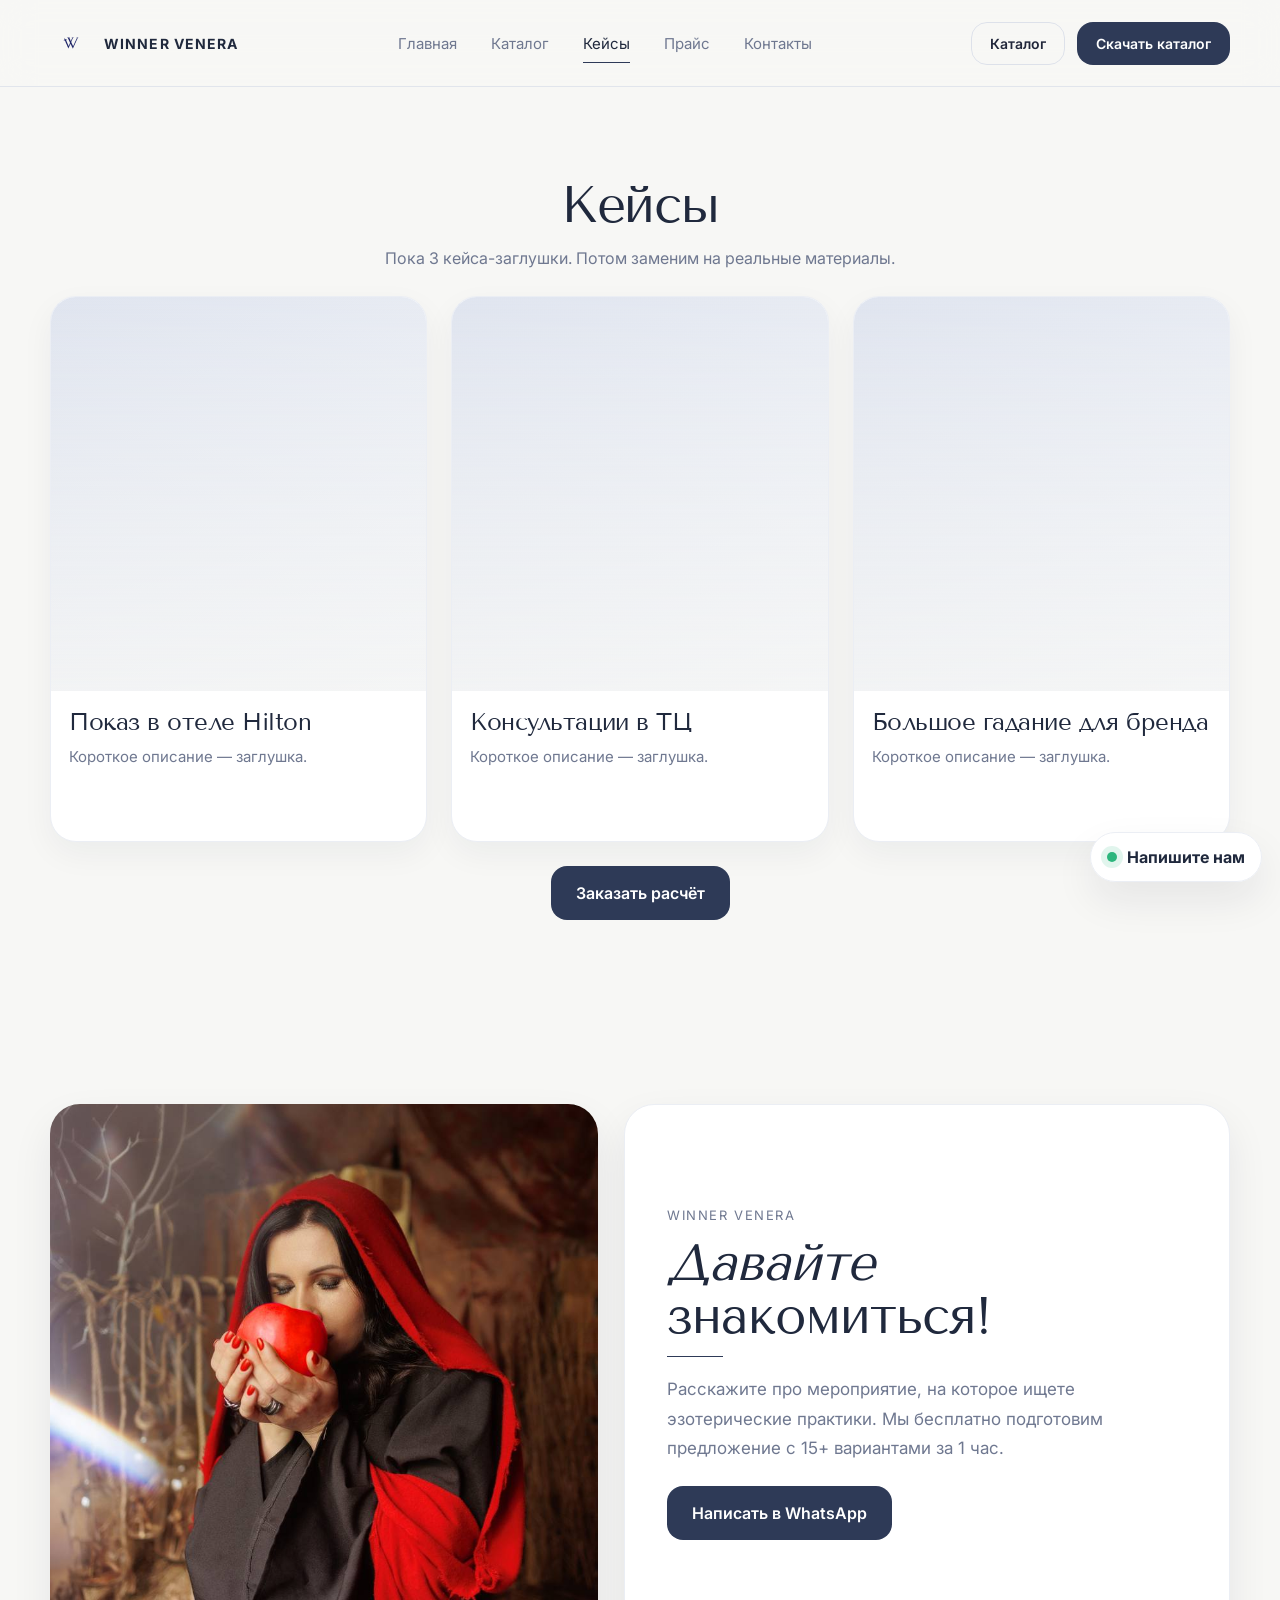
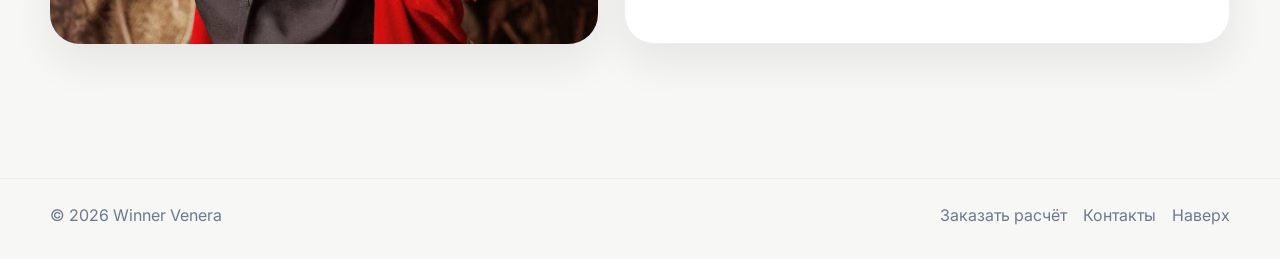
==== cases.html @ 92bb7166 "Первый коммит" ====
<!doctype html>
<html lang="ru">
<head>
  <meta charset="utf-8" />
  <meta name="viewport" content="width=device-width, initial-scale=1" />
  <title>Winner Venera — Кейсы</title>
  <link rel="stylesheet" href="assets/css/styles.css" />
</head>
<body>
<header class="header">
  <div class="container">
    <div class="nav">
      <a class="brand" href="index.html" aria-label="На главную">
        <div class="brand__mark"><img class="brand__logo" src="assets/img/logo.svg" alt="Winner Venera"></div>
        <div class="brand__name">Winner Venera</div>
      </a>

      <nav class="menu" aria-label="Основная навигация">
        <a class="" href="index.html">Главная</a>
<a class="" href="catalog.html">Каталог</a>
<a class="is-active" href="cases.html">Кейсы</a>
<a class="" href="price.html">Прайс</a>
<a class="" href="contacts.html">Контакты</a>
      </nav>

      <div class="nav__cta">
        <a class="btn btn--ghost btn--small" href="catalog.html">Каталог</a>
        <a class="btn btn--navy btn--small" href="price.html">Скачать каталог</a>

        <button class="burger" data-burger aria-label="Меню" aria-expanded="false">
          <span></span><span></span><span></span>
        </button>
      </div>
    </div>

    <div class="mobile-panel" data-mobile>
      <a class="" href="index.html">Главная</a>
<a class="" href="catalog.html">Каталог</a>
<a class="is-active" href="cases.html">Кейсы</a>
<a class="" href="price.html">Прайс</a>
<a class="" href="contacts.html">Контакты</a>
      <div class="mt-12" style="display:flex; gap:10px; flex-wrap:wrap; padding:0 10px;">
        <a class="btn btn--ghost btn--small" href="catalog.html">Каталог</a>
        <a class="btn btn--navy btn--small" href="price.html">Скачать каталог</a>
      </div>
    </div>
  </div>
</header>

<main>

<section class="section" id="top">
  <div class="container">
    <h1 class="section__title">Кейсы</h1>
    <p class="section__subtitle">Пока 3 кейса-заглушки. Потом заменим на реальные материалы.</p>

    <div class="grid mt-24">
      <article class="card">
        <div class="card__media"></div>
        <div class="card__body">
          <h3 class="card__title">Показ в отеле Hilton</h3>
          <p class="card__meta">Короткое описание — заглушка.</p>
        </div>
      </article>

      <article class="card">
        <div class="card__media"></div>
        <div class="card__body">
          <h3 class="card__title">Консультации в ТЦ</h3>
          <p class="card__meta">Короткое описание — заглушка.</p>
        </div>
      </article>

      <article class="card">
        <div class="card__media"></div>
        <div class="card__body">
          <h3 class="card__title">Большое гадание для бренда</h3>
          <p class="card__meta">Короткое описание — заглушка.</p>
        </div>
      </article>
    </div>

    <div class="center mt-24">
      <a class="btn btn--navy" href="price.html">Заказать расчёт</a>
    </div>
  </div>
</section>

<section class="section">
  <div class="container">
    <div class="split">
      <div class="photo" style="background-image:url('assets/img/about-photo.jpg'); background-size:cover; background-position:center;"></div>

      <div class="panel">
        <div class="kicker">Winner Venera</div>
        <h3 class="h2"><em>Давайте</em> знакомиться!</h3>
        <div class="hr"></div>
        <p class="lead">
          Расскажите про мероприятие, на которое ищете эзотерические практики.
          Мы бесплатно подготовим предложение с 15+ вариантами за 1 час.
        </p>

        <div class="panel__actions">
          <a class="btn btn--navy" href="contacts.html">Написать в WhatsApp</a>
        </div>
      </div>
    </div>
  </div>
</section>

</main>

<footer class="footer">
  <div class="container">
    <div class="footer__inner">
      <div>© <span id="y"></span> Winner Venera</div>
      <div style="display:flex; gap:16px; flex-wrap:wrap;">
        <a href="price.html">Заказать расчёт</a>
        <a href="contacts.html">Контакты</a>
        <a href="#top" onclick="window.scrollTo({top:0,behavior:'smooth'}); return false;">Наверх</a>
      </div>
    </div>
  </div>
</footer>

<script src="assets/js/main.js"></script>
<script>document.getElementById('y').textContent = new Date().getFullYear()</script>
</body>
</html>
---- assets/css/styles.css ----
@import url('https://fonts.googleapis.com/css2?family=Inter:wght@400;500;600;700;800&family=Tenor+Sans&display=swap');

:root{
  --bg:#f7f7f5;
  --surface:#ffffff;
  --surface-2:#f1f2f6;
  --ink:#20263a;
  --muted:#6f7890;
  --navy:#2e3a57;
  --navy-deep:#20293d;
  --line:#dde1ea;
  --soft-line:#ebeef4;
  --shadow:0 18px 40px rgba(23,30,50,.08);
  --radius-xl:32px;
  --radius-lg:24px;
  --radius-md:18px;
  --container:1180px;
}

*{box-sizing:border-box}
html,body{height:100%}
html{scroll-behavior:smooth}
body{
  margin:0;
  background:var(--bg);
  color:var(--ink);
  font-family:'Inter',system-ui,-apple-system,Segoe UI,Roboto,Arial,sans-serif;
  -webkit-font-smoothing:antialiased;
  text-rendering:optimizeLegibility;
}
a{color:inherit;text-decoration:none}
img{max-width:100%;display:block}
button,input{font:inherit}

.container{
  width:min(var(--container), calc(100% - 32px));
  margin:0 auto;
}

/* Typography */
h1,h2,h3,.section__title,.h2,.form__title,.hero__title,.logo-wall__title{
  font-family:'Tenor Sans', Arial, sans-serif;
  font-weight:400;
  letter-spacing:-.02em;
}
.section__title{
  margin:0;
  text-align:center;
  color:var(--navy-deep);
  font-size:clamp(34px, 4vw, 62px);
  line-height:1.02;
}
.section__subtitle{
  margin:14px auto 0;
  max-width:780px;
  text-align:center;
  color:var(--muted);
  font-size:16px;
  line-height:1.65;
}

/* Header */
.header{
  position:sticky;
  top:0;
  z-index:60;
  background:rgba(247,247,245,.88);
  backdrop-filter:blur(16px);
  border-bottom:1px solid rgba(221,225,234,.8);
}
.nav{
  min-height:86px;
  display:grid;
  grid-template-columns:auto 1fr auto;
  align-items:center;
  gap:18px;
}
.brand{
  display:flex;
  align-items:center;
  gap:12px;
  min-width:120px;
}
.brand__mark{
  width:auto;
  height:auto;
  border:0;
  background:transparent;
  padding:0;
  display:block;
}
.brand__logo{
  width:42px;
  height:42px;
  object-fit:contain;
}
.brand__name{
  font-size:14px;
  font-weight:700;
  letter-spacing:.08em;
  text-transform:uppercase;
  color:var(--navy-deep);
}

.menu{
  display:flex;
  justify-content:center;
  gap:34px;
  font-size:15px;
  color:var(--muted);
}
.menu a{
  position:relative;
  padding:10px 0;
  transition:.2s ease;
}
.menu a::after{
  content:"";
  position:absolute;
  left:0;
  bottom:0;
  width:100%;
  height:1px;
  background:var(--navy);
  transform:scaleX(0);
  transform-origin:left;
  transition:.22s ease;
}
.menu a:hover,
.menu a.is-active{color:var(--navy-deep)}
.menu a:hover::after,
.menu a.is-active::after{transform:scaleX(1)}

.nav__cta{
  display:flex;
  align-items:center;
  gap:12px;
}
.btn{
  display:inline-flex;
  align-items:center;
  justify-content:center;
  gap:10px;
  padding:16px 24px;
  border-radius:16px;
  border:1px solid var(--line);
  background:var(--surface);
  color:var(--ink);
  font-weight:600;
  cursor:pointer;
  transition:transform .18s ease, box-shadow .18s ease, border-color .18s ease, background .18s ease;
}
.btn:hover{
  transform:translateY(-1px);
  box-shadow:0 14px 28px rgba(23,30,50,.10);
}
.btn--navy{
  background:var(--navy);
  color:#fff;
  border-color:transparent;
}
.btn--ghost{
  background:transparent;
}
.btn--small{
  padding:12px 18px;
  font-size:14px;
}
.btn--block{width:100%}

.burger{
  display:none;
  width:44px;height:44px;
  border-radius:14px;
  border:1px solid var(--line);
  background:var(--surface);
}
.burger span{
  width:18px;height:2px;border-radius:2px;background:var(--navy);
  display:block;margin:5px auto;
}
.mobile-panel{
  display:none;
  padding:12px 0 16px;
  border-top:1px solid var(--soft-line);
}
.mobile-panel a{
  display:block;
  padding:12px 8px;
  color:var(--muted);
}
.mobile-panel a.is-active{color:var(--navy-deep)}

/* Generic sections */
.section{padding:92px 0}
.section--tight{padding:34px 0}
.center{display:flex;justify-content:center}
.mt-12{margin-top:12px}
.mt-24{margin-top:24px}
.hidden{display:none !important}

/* Hero closer to reference */
.hero{
  padding:26px 0 18px;
}
.hero-shell{
  position:relative;
  overflow:hidden;
  border-radius:36px;
  min-height:640px;
  background:
    linear-gradient(135deg, rgba(46,58,87,.06), rgba(46,58,87,.02)),
    linear-gradient(180deg, #f7f7f5, #f3f4f7);
}
.hero-shell::before{
  content:"";
  position:absolute;
  inset:0;
  background-image:url('assets/img/hero-bg.jpg');
  background-repeat:no-repeat;
  background-position:center 55%;
  background-size:min(640px, 62vw);
  opacity:.18;
  pointer-events:none;
}
.hero-grid{
  position:relative;
  z-index:1;
  min-height:640px;
  display:grid;
  grid-template-columns:1.05fr .95fr;
  align-items:center;
  gap:28px;
  padding:42px 54px;
}
.hero-copy{
  max-width:620px;
}
.hero-kicker{
  display:inline-flex;
  align-items:center;
  padding:12px 18px;
  border:1px solid var(--line);
  border-radius:999px;
  background:rgba(255,255,255,.72);
  color:var(--muted);
  font-size:13px;
  letter-spacing:.10em;
  text-transform:uppercase;
}
.hero__title{
  margin:24px 0 18px;
  font-size:clamp(42px, 5vw, 82px);
  line-height:.97;
  color:var(--navy-deep);
}
.hero__title span{
  color:var(--navy);
}
.hero__text{
  margin:0;
  max-width:560px;
  color:var(--muted);
  font-size:18px;
  line-height:1.7;
}
.hero-actions{
  display:flex;
  gap:14px;
  flex-wrap:wrap;
  margin-top:28px;
}
.hero-note{
  margin-top:18px;
  color:var(--muted);
  font-size:14px;
}
.hero-panel{
  align-self:stretch;
  display:flex;
  align-items:center;
  justify-content:center;
}
.hero-card{
  width:min(100%, 500px);
  background:rgba(255,255,255,.74);
  border:1px solid rgba(255,255,255,.8);
  backdrop-filter:blur(10px);
  border-radius:28px;
  box-shadow:var(--shadow);
  padding:28px;
}
.hero-card__art{
  border-radius:22px;
  aspect-ratio:4 / 4.8;
  background:
    linear-gradient(180deg, rgba(247,247,245,.2), rgba(247,247,245,.72)),
    url('assets/img/about-photo.jpg') center/cover no-repeat;
}
.hero-card__content{
  padding-top:22px;
}
.hero-card__label{
  color:var(--muted);
  font-size:12px;
  letter-spacing:.10em;
  text-transform:uppercase;
}
.hero-card__title{
  margin:12px 0 10px;
  font-family:'Tenor Sans', Arial, sans-serif;
  font-size:30px;
  line-height:1.08;
  color:var(--navy-deep);
}
.hero-card__text{
  margin:0;
  color:var(--muted);
  line-height:1.65;
}
.hero-card__actions{
  display:flex;
  gap:12px;
  flex-wrap:wrap;
  margin-top:18px;
}

/* Quick links */
.quick-links{
  display:flex;
  gap:26px;
  justify-content:center;
  flex-wrap:wrap;
}
.quick-links a{
  color:var(--muted);
  font-weight:600;
  position:relative;
  padding-bottom:8px;
}
.quick-links a::after{
  content:"";
  position:absolute;
  left:0;bottom:0;
  width:100%;height:1px;
  background:var(--line);
}
.quick-links a:hover{color:var(--navy)}

/* Cards */
.grid{
  display:grid;
  grid-template-columns:repeat(12, minmax(0,1fr));
  gap:24px;
  align-items:stretch;
}
.card{
  grid-column:span 4;
  display:flex;
  flex-direction:column;
  min-height:100%;
  background:var(--surface);
  border:1px solid var(--soft-line);
  border-radius:26px;
  overflow:hidden;
  box-shadow:0 12px 32px rgba(23,30,50,.05);
  transition:transform .18s ease, box-shadow .18s ease;
}
.card:hover{
  transform:translateY(-4px);
  box-shadow:0 20px 36px rgba(23,30,50,.08);
}
.card__media{
  aspect-ratio: 4 / 4.2;
  background:
    linear-gradient(180deg, rgba(247,247,245,.16), rgba(247,247,245,.72)),
    linear-gradient(135deg, #dbe1ee, #eef1f7);
}
.card__body{
  display:flex;
  flex-direction:column;
  gap:10px;
  padding:18px 18px 22px;
  min-height:150px;
}
.card__title{
  margin:0;
  font-size:24px;
  line-height:1.08;
  color:var(--navy-deep);
}
.card__meta{
  margin:0;
  color:var(--muted);
  line-height:1.6;
  font-size:15px;
}
.card--link{
  justify-content:center;
  text-align:left;
}
.card--link .card__media{
  display:grid;
  place-items:center;
}

/* companies */
.logo-wall{
  margin-top:28px;
  display:grid;
  grid-template-columns:repeat(4, minmax(0,1fr));
  gap:14px 30px;
}
.logo-item{
  padding:0 0 14px;
  border-bottom:1px solid var(--line);
  color:var(--navy);
  font-size:20px;
  font-weight:700;
  letter-spacing:-.02em;
}
.logo-wall__title{
  margin:0;
  text-align:center;
  color:var(--navy-deep);
  font-size:clamp(34px, 4vw, 58px);
  line-height:1.02;
}

/* Split/about */
.split{
  display:grid;
  grid-template-columns:.95fr 1.05fr;
  gap:26px;
  align-items:stretch;
}
.photo{
  min-height:540px;
  border-radius:30px;
  background:center/cover no-repeat;
  box-shadow:var(--shadow);
}
.panel{
  background:var(--surface);
  border:1px solid var(--soft-line);
  border-radius:30px;
  box-shadow:var(--shadow);
  padding:42px;
  display:flex;
  flex-direction:column;
  justify-content:center;
}
.kicker{
  color:var(--muted);
  font-size:13px;
  letter-spacing:.12em;
  text-transform:uppercase;
}
.h2{
  margin:14px 0 14px;
  font-size:clamp(32px, 4vw, 56px);
  line-height:1.02;
  color:var(--navy-deep);
}
.hr{
  width:56px;height:1px;background:var(--navy);margin:0 0 18px;
}
.lead{
  margin:0;
  color:var(--muted);
  line-height:1.75;
  font-size:17px;
}
.panel__actions{margin-top:22px}

/* Form */
.form{
  position:relative;
  overflow:hidden;
  background:var(--surface);
  border:1px solid var(--soft-line);
  border-radius:32px;
  box-shadow:var(--shadow);
}
.form__bg{
  position:absolute;
  inset:0;
  background:url('assets/img/form-bg.jpg') center/520px no-repeat;
  opacity:.12;
  pointer-events:none;
}
.form__inner{
  position:relative;
  padding:64px 46px 46px;
  text-align:center;
}
.form__title{
  margin:0;
  color:var(--navy-deep);
  font-size:clamp(34px, 4vw, 58px);
  line-height:1.04;
}
.form__sub{
  margin:14px auto 0;
  max-width:720px;
  color:var(--muted);
  line-height:1.6;
  font-size:16px;
}
.form__row{
  margin-top:28px;
  display:grid;
  grid-template-columns:1fr 1fr 240px;
  gap:14px;
}
.input{
  height:58px;
  border-radius:16px;
  border:1px solid var(--line);
  background:rgba(255,255,255,.92);
  padding:0 18px;
  color:var(--ink);
  outline:none;
}
.input:focus{
  border-color:rgba(46,58,87,.5);
  box-shadow:0 0 0 4px rgba(46,58,87,.08);
}
.notice{
  margin-top:14px;
  color:var(--muted);
  font-size:12px;
}

/* Footer */
.footer{
  margin-top:42px;
  border-top:1px solid var(--soft-line);
  padding:26px 0 34px;
  color:var(--muted);
}
.footer__inner{
  display:flex;
  justify-content:space-between;
  gap:20px;
  align-items:center;
  flex-wrap:wrap;
}
.footer a{color:var(--muted)}
.footer a:hover{color:var(--navy)}

/* Scroll reveal */
.reveal{
  opacity:0;
  transform:translateY(18px);
  transition:opacity .55s ease, transform .55s ease;
}
.reveal.is-visible{
  opacity:1;
  transform:none;
}
@media (prefers-reduced-motion: reduce){
  .reveal,.reveal.is-visible{opacity:1;transform:none;transition:none;}
}

/* Floating contact bubble */
.chat-widget{
  position:fixed;
  right:18px;
  bottom:18px;
  z-index:70;
  display:grid;
  gap:10px;
}
.chat-bubble{
  border-radius:999px;
  background:rgba(255,255,255,.96);
  border:1px solid var(--soft-line);
  box-shadow:var(--shadow);
  padding:14px 16px;
  display:flex;
  align-items:center;
  gap:10px;
  cursor:pointer;
  opacity:0;
  transform:translateY(10px);
  pointer-events:none;
  transition:.2s ease;
}
.chat-bubble.is-show{
  opacity:1;
  transform:none;
  pointer-events:auto;
}
.chat-bubble__dot{
  width:10px;height:10px;border-radius:50%;
  background:#2cb67d;
  box-shadow:0 0 0 6px rgba(44,182,125,.14);
}
.chat-bubble__text{
  color:var(--navy-deep);
  font-weight:700;
}
.chat-panel{
  width:min(320px, calc(100vw - 36px));
  display:none;
  background:#fff;
  border:1px solid var(--soft-line);
  border-radius:22px;
  box-shadow:var(--shadow);
  overflow:hidden;
}
.chat-panel.is-open{display:block}
.chat-panel__head{
  display:flex;
  align-items:center;
  justify-content:space-between;
  padding:14px 14px 12px;
  border-bottom:1px solid var(--soft-line);
}
.chat-panel__title{
  font-weight:800;
  color:var(--navy-deep);
}
.chat-panel__close{
  width:34px;height:34px;border-radius:12px;
  border:1px solid var(--line);
  background:#fff;
  cursor:pointer;
}
.chat-panel__body{
  padding:12px 14px 14px;
  display:grid;
  gap:10px;
}
.chat-link{
  display:flex;
  align-items:center;
  justify-content:space-between;
  padding:12px 12px;
  border:1px solid var(--soft-line);
  border-radius:14px;
  background:#fff;
  font-weight:700;
}
.chat-hint{
  color:var(--muted);
  font-size:12px;
  line-height:1.45;
}

/* Responsive */
@media (max-width: 1080px){
  .hero-grid{grid-template-columns:1fr; padding:34px 28px 32px;}
  .hero-shell{min-height:auto}
  .hero-card{max-width:100%}
  .split{grid-template-columns:1fr}
  .logo-wall{grid-template-columns:repeat(3, minmax(0,1fr))}
  .form__row{grid-template-columns:1fr 1fr}
  .form__row .btn{grid-column:1 / -1}
}
@media (max-width: 860px){
  .nav{grid-template-columns:auto auto; min-height:76px;}
  .menu{display:none}
  .nav__cta .btn--ghost{display:none}
  .burger{display:block}
  .mobile-panel{display:block}
  .brand__name{display:none}
  .hero__title{font-size:46px}
  .section{padding:72px 0}
  .card{grid-column:span 6}
  .logo-wall{grid-template-columns:repeat(2, minmax(0,1fr))}
}
@media (max-width: 620px){
  .container{width:min(var(--container), calc(100% - 20px))}
  .nav{gap:10px}
  .nav__cta{gap:8px}
  .nav__cta .btn--navy{display:none}
  .hero{padding-top:14px}
  .hero-shell{border-radius:26px}
  .hero-grid{padding:22px 18px 20px; gap:18px}
  .hero-kicker{font-size:11px; padding:10px 14px}
  .hero__title{margin:16px 0 14px; font-size:36px}
  .hero__text{font-size:16px}
  .hero-actions{flex-direction:column}
  .hero-actions .btn{width:100%}
  .hero-card{padding:16px; border-radius:22px}
  .hero-card__title{font-size:24px}
  .section{padding:58px 0}
  .section__title,.logo-wall__title,.form__title,.h2{font-size:34px}
  .quick-links{gap:14px 22px}
  .grid{gap:16px}
  .card{grid-column:span 12; border-radius:22px}
  .card__body{min-height:unset}
  .logo-wall{grid-template-columns:1fr}
  .logo-item{font-size:18px}
  .panel{padding:26px 20px; border-radius:24px}
  .photo{min-height:360px; border-radius:24px}
  .form{border-radius:24px}
  .form__inner{padding:34px 18px 22px}
  .form__row{grid-template-columns:1fr}
  .switch{grid-template-columns:1fr}
  .chat-widget{right:12px; bottom:12px}
}
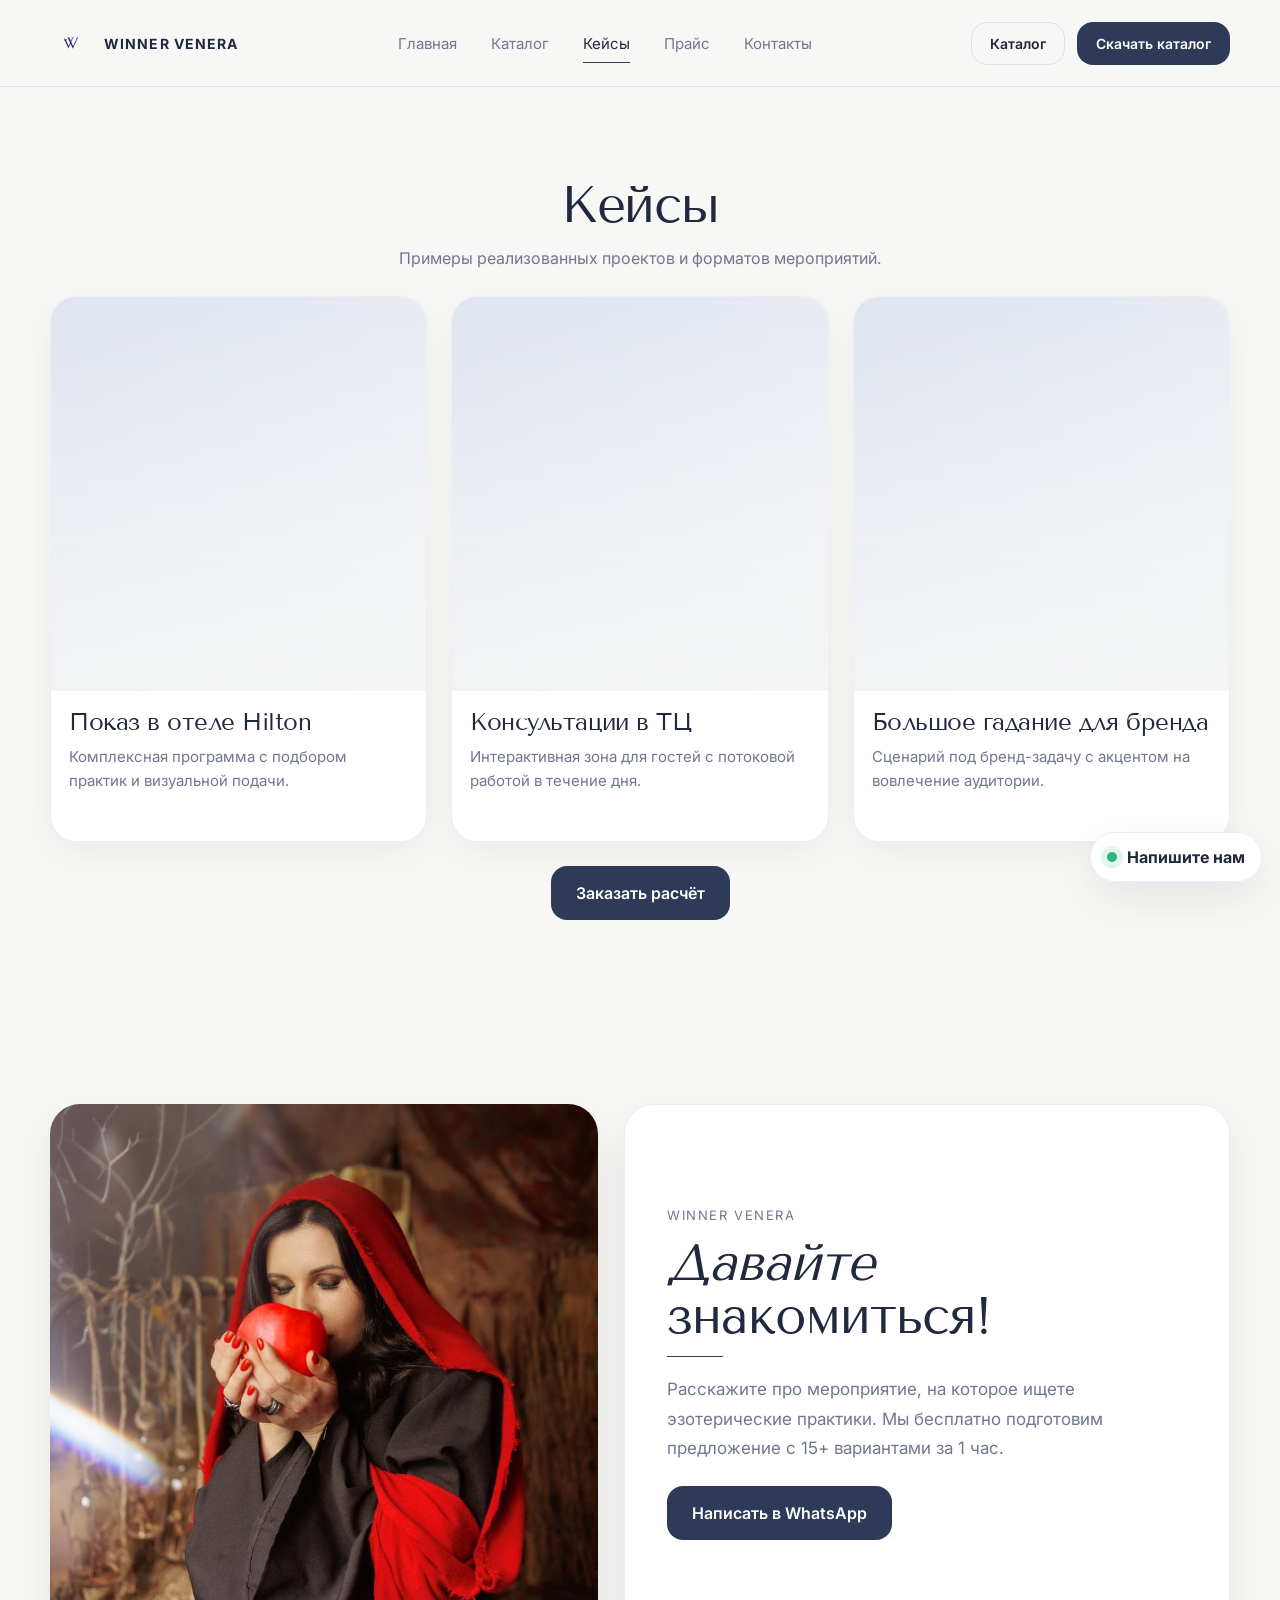
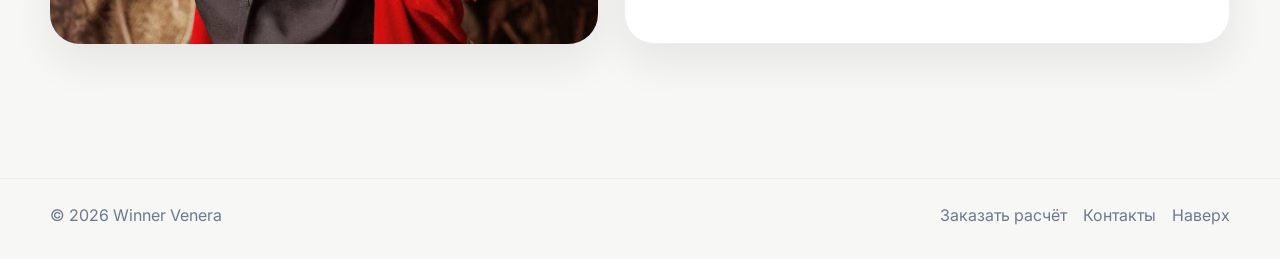
==== commit 2a9fa65d: "обновил проект" ====
--- a/cases.html
+++ b/cases.html
@@ -52,14 +52,14 @@
 <section class="section" id="top">
   <div class="container">
     <h1 class="section__title">Кейсы</h1>
-    <p class="section__subtitle">Пока 3 кейса-заглушки. Потом заменим на реальные материалы.</p>
+    <p class="section__subtitle">Примеры реализованных проектов и форматов мероприятий.</p>
 
     <div class="grid mt-24">
       <article class="card">
         <div class="card__media"></div>
         <div class="card__body">
           <h3 class="card__title">Показ в отеле Hilton</h3>
-          <p class="card__meta">Короткое описание — заглушка.</p>
+          <p class="card__meta">Комплексная программа с подбором практик и визуальной подачи.</p>
         </div>
       </article>
 
@@ -67,7 +67,7 @@
         <div class="card__media"></div>
         <div class="card__body">
           <h3 class="card__title">Консультации в ТЦ</h3>
-          <p class="card__meta">Короткое описание — заглушка.</p>
+          <p class="card__meta">Интерактивная зона для гостей с потоковой работой в течение дня.</p>
         </div>
       </article>
 
@@ -75,7 +75,7 @@
         <div class="card__media"></div>
         <div class="card__body">
           <h3 class="card__title">Большое гадание для бренда</h3>
-          <p class="card__meta">Короткое описание — заглушка.</p>
+          <p class="card__meta">Сценарий под бренд-задачу с акцентом на вовлечение аудитории.</p>
         </div>
       </article>
     </div>
--- a/assets/css/styles.css
+++ b/assets/css/styles.css
@@ -216,7 +216,7 @@
   content:"";
   position:absolute;
   inset:0;
-  background-image:url('assets/img/hero-bg.jpg');
+  background-image:url('../img/hero-bg.jpg');
   background-repeat:no-repeat;
   background-position:center 55%;
   background-size:min(640px, 62vw);
@@ -295,7 +295,7 @@
   aspect-ratio:4 / 4.8;
   background:
     linear-gradient(180deg, rgba(247,247,245,.2), rgba(247,247,245,.72)),
-    url('assets/img/about-photo.jpg') center/cover no-repeat;
+    url('../img/hero-project-photo.jpg') center/cover no-repeat;
 }
 .hero-card__content{
   padding-top:22px;
@@ -346,6 +346,43 @@
   background:var(--line);
 }
 .quick-links a:hover{color:var(--navy)}
+
+/* Catalog tabs */
+.switch{
+  display:grid;
+  grid-template-columns:repeat(4, minmax(0,1fr));
+  gap:10px;
+  padding:8px;
+  border-radius:20px;
+  background:rgba(255,255,255,.72);
+  border:1px solid var(--soft-line);
+}
+.switch button{
+  min-height:48px;
+  width:100%;
+  display:flex;
+  align-items:center;
+  justify-content:center;
+  text-align:center;
+  border:1px solid var(--line);
+  border-radius:14px;
+  background:#fff;
+  color:var(--muted);
+  font-weight:700;
+  line-height:1.2;
+  cursor:pointer;
+  transition:.18s ease;
+}
+.switch button:hover{
+  color:var(--navy-deep);
+  border-color:rgba(46,58,87,.28);
+}
+.switch button.is-active{
+  background:var(--navy);
+  border-color:var(--navy);
+  color:#fff;
+  box-shadow:0 10px 22px rgba(46,58,87,.24);
+}
 
 /* Cards */
 .grid{
@@ -403,13 +440,108 @@
   display:grid;
   place-items:center;
 }
+.catalog-card{
+  cursor:pointer;
+}
+.catalog-card:focus-visible{
+  outline:3px solid rgba(46,58,87,.22);
+  outline-offset:2px;
+}
+.catalog-card__media{
+  overflow:hidden;
+}
+.catalog-card__media img{
+  width:100%;
+  height:100%;
+  object-fit:cover;
+  transition:transform .24s ease;
+}
+.catalog-card:hover .catalog-card__media img{
+  transform:scale(1.04);
+}
+
+/* Catalog modal */
+body.is-modal-open{
+  overflow:hidden;
+}
+.catalog-modal{
+  position:fixed;
+  inset:0;
+  z-index:120;
+  display:grid;
+  place-items:center;
+  padding:24px;
+}
+.catalog-modal[hidden]{
+  display:none;
+}
+.catalog-modal__backdrop{
+  position:absolute;
+  inset:0;
+  background:rgba(19,25,40,.58);
+}
+.catalog-modal__dialog{
+  position:relative;
+  z-index:1;
+  width:min(880px, 100%);
+  max-height:min(88vh, 900px);
+  overflow:auto;
+  background:#fff;
+  border:1px solid var(--soft-line);
+  border-radius:24px;
+  box-shadow:0 26px 60px rgba(10,17,31,.3);
+  display:grid;
+  grid-template-columns:minmax(0, .95fr) minmax(0, 1.05fr);
+}
+.catalog-modal__close{
+  position:absolute;
+  top:12px;
+  right:12px;
+  width:40px;
+  height:40px;
+  border-radius:12px;
+  border:1px solid var(--line);
+  background:#fff;
+  color:var(--ink);
+  font-size:20px;
+  cursor:pointer;
+}
+.catalog-modal__media{
+  min-height:320px;
+}
+.catalog-modal__media img{
+  width:100%;
+  height:100%;
+  object-fit:cover;
+}
+.catalog-modal__content{
+  padding:30px 28px 28px;
+}
+.catalog-modal__title{
+  margin:0;
+  font-size:34px;
+  line-height:1.05;
+  color:var(--navy-deep);
+}
+.catalog-modal__text{
+  margin:16px 0 0;
+  color:var(--muted);
+  line-height:1.75;
+  font-size:16px;
+}
+.catalog-modal__actions{
+  margin-top:24px;
+  display:flex;
+  flex-wrap:wrap;
+  gap:10px;
+}
 
 /* companies */
 .logo-wall{
   margin-top:28px;
   display:grid;
-  grid-template-columns:repeat(4, minmax(0,1fr));
-  gap:14px 30px;
+  grid-template-columns:repeat(3, minmax(0,1fr));
+  gap:8px 6px;
 }
 .logo-item{
   padding:0 0 14px;
@@ -418,6 +550,28 @@
   font-size:20px;
   font-weight:700;
   letter-spacing:-.02em;
+}
+.logo-item--media{
+  min-height:140px;
+  display:flex;
+  align-items:center;
+  justify-content:center;
+  text-align:center;
+}
+.logo-item--media img{
+  max-width:440px;
+  max-height:120px;
+  width:auto;
+  height:auto;
+  object-fit:contain;
+}
+.logo-item--more{
+  grid-column:1 / -1;
+  color:var(--muted);
+  font-size:16px;
+  font-weight:500;
+  line-height:1.6;
+  text-align:center;
 }
 .logo-wall__title{
   margin:0;
@@ -485,7 +639,7 @@
 .form__bg{
   position:absolute;
   inset:0;
-  background:url('assets/img/form-bg.jpg') center/520px no-repeat;
+  background:url('../img/form-bg.jpg') center/520px no-repeat;
   opacity:.12;
   pointer-events:none;
 }
@@ -650,55 +804,104 @@
 }
 
 /* Responsive */
+@media (max-width: 1200px){
+  .container{width:min(var(--container), calc(100% - 40px))}
+}
 @media (max-width: 1080px){
-  .hero-grid{grid-template-columns:1fr; padding:34px 28px 32px;}
+  .section{padding:78px 0}
+  .hero-grid{grid-template-columns:1fr; padding:34px 30px 34px; gap:24px}
   .hero-shell{min-height:auto}
-  .hero-card{max-width:100%}
+  .hero-copy{max-width:100%}
+  .hero__title{font-size:clamp(46px, 7vw, 70px)}
+  .hero-card{max-width:680px; margin:0 auto}
   .split{grid-template-columns:1fr}
-  .logo-wall{grid-template-columns:repeat(3, minmax(0,1fr))}
+  .logo-wall{grid-template-columns:repeat(3, minmax(0,1fr)); gap:10px}
   .form__row{grid-template-columns:1fr 1fr}
   .form__row .btn{grid-column:1 / -1}
 }
 @media (max-width: 860px){
-  .nav{grid-template-columns:auto auto; min-height:76px;}
+  .section{padding:70px 0}
+  .nav{grid-template-columns:auto 1fr auto; min-height:76px;}
   .menu{display:none}
   .nav__cta .btn--ghost{display:none}
+  .nav__cta{justify-self:end; margin-left:auto}
   .burger{display:block}
   .mobile-panel{display:block}
   .brand__name{display:none}
-  .hero__title{font-size:46px}
-  .section{padding:72px 0}
+  .mobile-panel{padding-bottom:14px}
+  .mobile-panel a{padding:13px 10px}
+  .hero-grid{padding:28px 24px}
+  .hero__title{font-size:44px}
+  .hero__text{font-size:17px}
+  .hero-card{width:min(100%, 640px)}
+  .hero-card__title{font-size:28px}
+  .quick-links{gap:12px 18px}
   .card{grid-column:span 6}
+  .card__title{font-size:22px}
+  .card__meta{font-size:15px}
+  .btn{padding:14px 20px}
   .logo-wall{grid-template-columns:repeat(2, minmax(0,1fr))}
+  .logo-item--media{min-height:120px}
+  .logo-item--media img{max-width:320px; max-height:90px}
+  .form__inner{padding:44px 26px 30px}
 }
 @media (max-width: 620px){
-  .container{width:min(var(--container), calc(100% - 20px))}
+  .container{width:min(var(--container), calc(100% - 18px))}
   .nav{gap:10px}
   .nav__cta{gap:8px}
   .nav__cta .btn--navy{display:none}
   .hero{padding-top:14px}
   .hero-shell{border-radius:26px}
-  .hero-grid{padding:22px 18px 20px; gap:18px}
+  .hero-grid{padding:20px 16px 18px; gap:16px}
   .hero-kicker{font-size:11px; padding:10px 14px}
-  .hero__title{margin:16px 0 14px; font-size:36px}
-  .hero__text{font-size:16px}
+  .hero__title{margin:14px 0 12px; font-size:34px}
+  .hero__text{font-size:15px; line-height:1.62}
   .hero-actions{flex-direction:column}
-  .hero-actions .btn{width:100%}
+  .hero-actions .btn{width:100%; min-height:52px}
   .hero-card{padding:16px; border-radius:22px}
+  .hero-card__art{aspect-ratio:4 / 4.3}
   .hero-card__title{font-size:24px}
-  .section{padding:58px 0}
-  .section__title,.logo-wall__title,.form__title,.h2{font-size:34px}
+  .section{padding:54px 0}
+  .section__title,.logo-wall__title,.form__title,.h2{font-size:32px}
+  .section__subtitle{font-size:15px}
   .quick-links{gap:14px 22px}
   .grid{gap:16px}
   .card{grid-column:span 12; border-radius:22px}
+  .card__title{font-size:21px}
+  .card__meta{font-size:14px; line-height:1.55}
   .card__body{min-height:unset}
   .logo-wall{grid-template-columns:1fr}
   .logo-item{font-size:18px}
+  .logo-item--media{min-height:106px}
+  .logo-item--media img{max-width:280px; max-height:82px}
+  .logo-item--more{font-size:15px; line-height:1.5}
   .panel{padding:26px 20px; border-radius:24px}
   .photo{min-height:360px; border-radius:24px}
   .form{border-radius:24px}
-  .form__inner{padding:34px 18px 22px}
+  .form__inner{padding:32px 16px 20px}
   .form__row{grid-template-columns:1fr}
+  .input{height:54px}
   .switch{grid-template-columns:1fr}
-  .chat-widget{right:12px; bottom:12px}
-}
+  .switch button{min-height:44px}
+  .catalog-modal{padding:10px}
+  .catalog-modal__dialog{grid-template-columns:1fr; border-radius:20px}
+  .catalog-modal__media{min-height:220px}
+  .catalog-modal__content{padding:18px 16px 16px}
+  .catalog-modal__title{font-size:28px}
+  .catalog-modal__actions .btn{width:100%}
+  .chat-widget{right:12px; bottom:calc(12px + env(safe-area-inset-bottom))}
+}
+@media (max-width: 430px){
+  .header{backdrop-filter:blur(10px)}
+  .hero-shell{border-radius:22px}
+  .hero-grid{padding:18px 14px 16px}
+  .hero__title{font-size:31px}
+  .hero-card{padding:14px; border-radius:18px}
+  .hero-card__title{font-size:22px}
+  .section{padding:48px 0}
+  .section__title,.logo-wall__title,.form__title,.h2{font-size:29px}
+  .btn{padding:13px 16px; border-radius:14px}
+  .form__inner{padding:28px 14px 18px}
+  .chat-bubble{padding:12px 14px}
+  .chat-bubble__text{font-size:14px}
+}
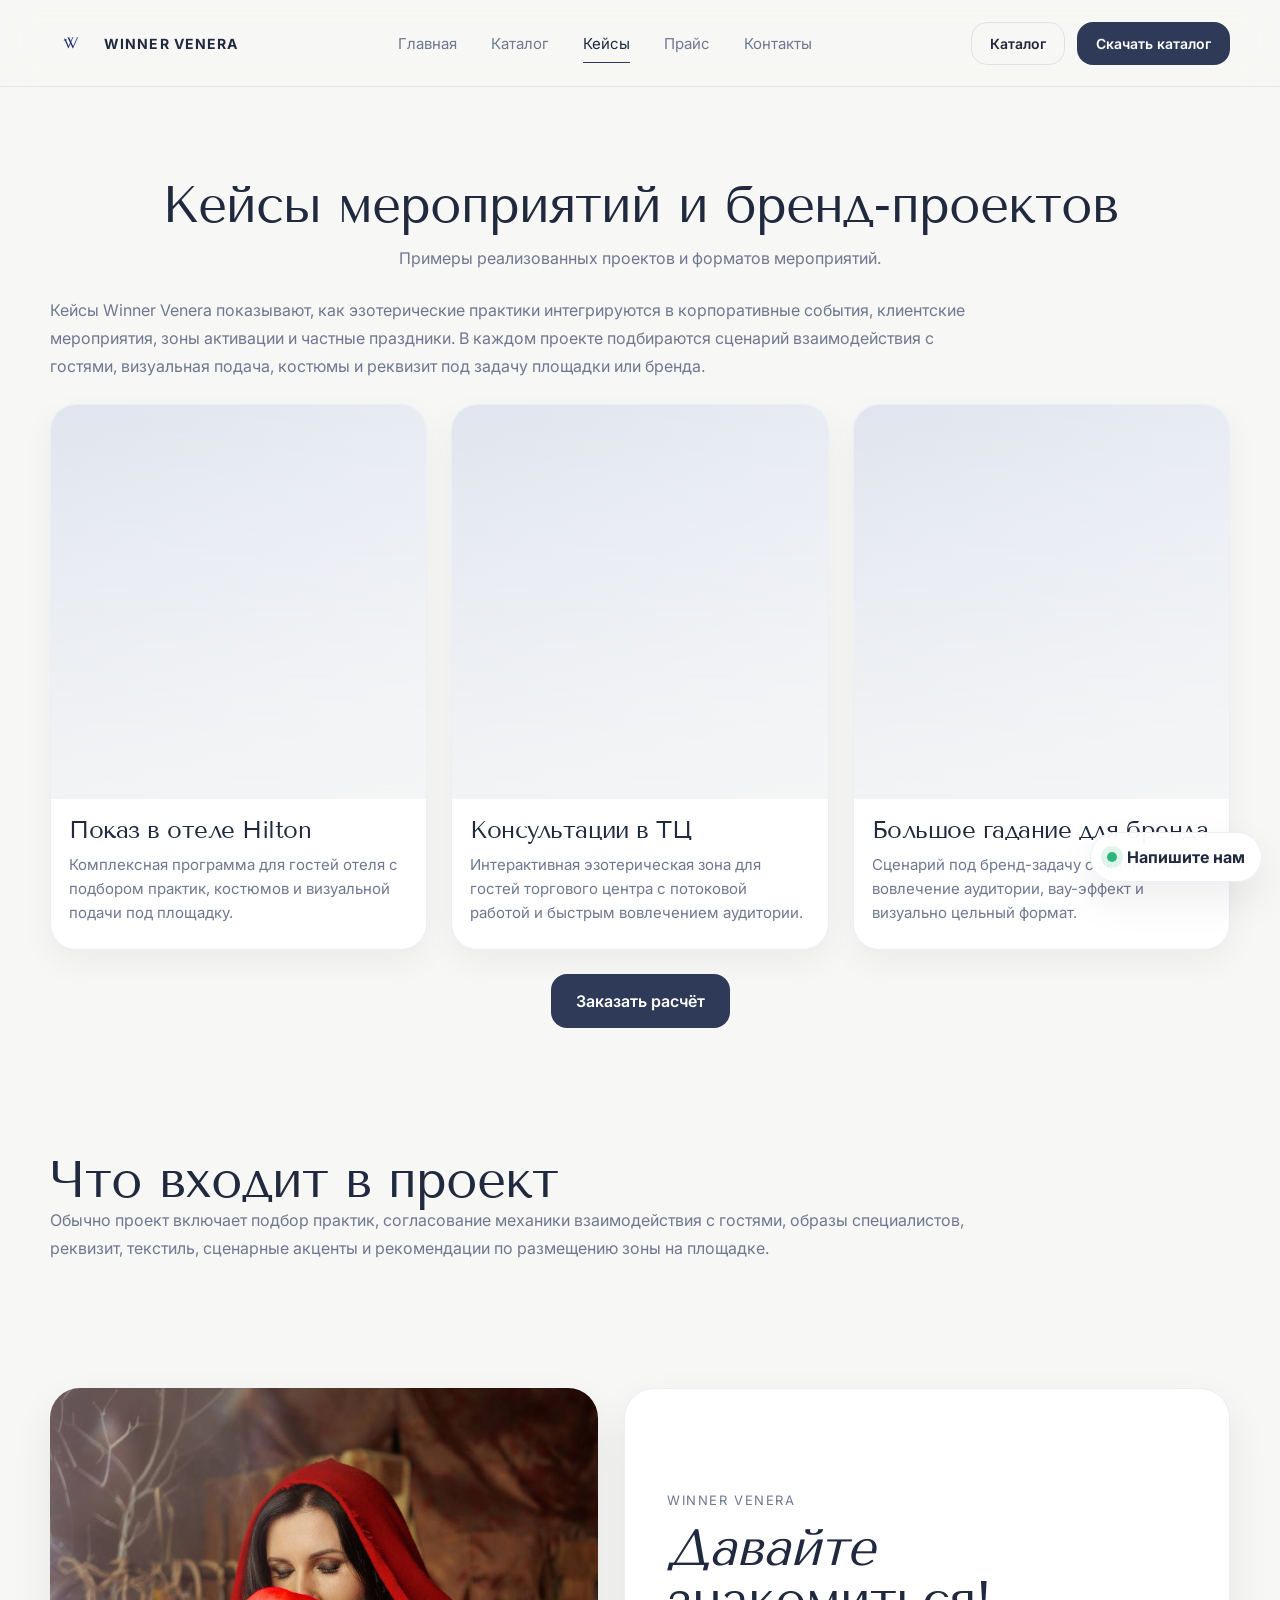
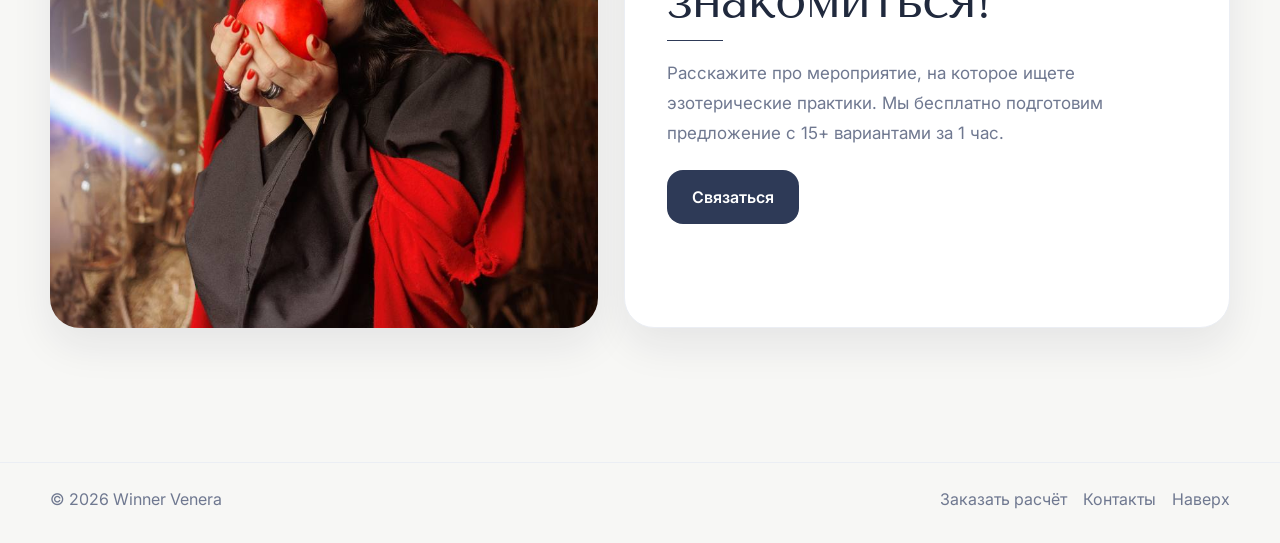
==== commit 6b32e753: "обновил проект" ====
--- a/cases.html
+++ b/cases.html
@@ -3,10 +3,19 @@
 <head>
   <meta charset="utf-8" />
   <meta name="viewport" content="width=device-width, initial-scale=1" />
-  <title>Winner Venera — Кейсы</title>
+  <title>Кейсы эзотерических мероприятий и бренд-активаций | Winner Venera</title>
+  <meta name="description" content="Кейсы Winner Venera: примеры выездных эзотерических практик, тематических зон и интерактивов для брендов, площадок и частных мероприятий." />
+  <meta name="robots" content="index,follow,max-image-preview:large" />
+  <meta name="theme-color" content="#2e3a57" />
+  <meta property="og:type" content="website" />
+  <meta property="og:locale" content="ru_RU" />
+  <meta property="og:site_name" content="Winner Venera" />
+  <meta property="og:title" content="Кейсы эзотерических мероприятий и бренд-активаций | Winner Venera" />
+  <meta property="og:description" content="Реализованные форматы эзотерических практик, интерактивов и тематического оформления для событий." />
   <link rel="stylesheet" href="assets/css/styles.css" />
 </head>
 <body>
+<a class="skip-link" href="#main-content">Перейти к содержимому</a>
 <header class="header">
   <div class="container">
     <div class="nav">
@@ -47,19 +56,26 @@
   </div>
 </header>
 
-<main>
+<main id="main-content">
 
 <section class="section" id="top">
   <div class="container">
-    <h1 class="section__title">Кейсы</h1>
+    <h1 class="section__title">Кейсы мероприятий и бренд-проектов</h1>
     <p class="section__subtitle">Примеры реализованных проектов и форматов мероприятий.</p>
+
+    <div class="seo-copy mt-24">
+      <p class="seo-copy__text">
+        Кейсы Winner Venera показывают, как эзотерические практики интегрируются в корпоративные события, клиентские мероприятия, зоны активации и частные праздники.
+        В каждом проекте подбираются сценарий взаимодействия с гостями, визуальная подача, костюмы и реквизит под задачу площадки или бренда.
+      </p>
+    </div>
 
     <div class="grid mt-24">
       <article class="card">
         <div class="card__media"></div>
         <div class="card__body">
           <h3 class="card__title">Показ в отеле Hilton</h3>
-          <p class="card__meta">Комплексная программа с подбором практик и визуальной подачи.</p>
+          <p class="card__meta">Комплексная программа для гостей отеля с подбором практик, костюмов и визуальной подачи под площадку.</p>
         </div>
       </article>
 
@@ -67,7 +83,7 @@
         <div class="card__media"></div>
         <div class="card__body">
           <h3 class="card__title">Консультации в ТЦ</h3>
-          <p class="card__meta">Интерактивная зона для гостей с потоковой работой в течение дня.</p>
+          <p class="card__meta">Интерактивная эзотерическая зона для гостей торгового центра с потоковой работой и быстрым вовлечением аудитории.</p>
         </div>
       </article>
 
@@ -75,13 +91,22 @@
         <div class="card__media"></div>
         <div class="card__body">
           <h3 class="card__title">Большое гадание для бренда</h3>
-          <p class="card__meta">Сценарий под бренд-задачу с акцентом на вовлечение аудитории.</p>
+          <p class="card__meta">Сценарий под бренд-задачу с акцентом на вовлечение аудитории, вау-эффект и визуально цельный формат.</p>
         </div>
       </article>
     </div>
 
     <div class="center mt-24">
       <a class="btn btn--navy" href="price.html">Заказать расчёт</a>
+    </div>
+  </div>
+</section>
+
+<section class="section section--tight">
+  <div class="container">
+    <div class="seo-copy">
+      <h2 class="section__title section__title--left">Что входит в проект</h2>
+      <p class="seo-copy__text">Обычно проект включает подбор практик, согласование механики взаимодействия с гостями, образы специалистов, реквизит, текстиль, сценарные акценты и рекомендации по размещению зоны на площадке.</p>
     </div>
   </div>
 </section>
@@ -101,7 +126,7 @@
         </p>
 
         <div class="panel__actions">
-          <a class="btn btn--navy" href="contacts.html">Написать в WhatsApp</a>
+          <a class="btn btn--navy" href="contacts.html">Связаться</a>
         </div>
       </div>
     </div>
--- a/assets/css/styles.css
+++ b/assets/css/styles.css
@@ -28,6 +28,20 @@
   -webkit-font-smoothing:antialiased;
   text-rendering:optimizeLegibility;
 }
+.skip-link{
+  position:absolute;
+  left:16px;
+  top:-48px;
+  z-index:200;
+  padding:12px 16px;
+  border-radius:12px;
+  background:var(--navy-deep);
+  color:#fff;
+  transition:top .18s ease;
+}
+.skip-link:focus{
+  top:16px;
+}
 a{color:inherit;text-decoration:none}
 img{max-width:100%;display:block}
 button,input{font:inherit}
@@ -57,6 +71,46 @@
   color:var(--muted);
   font-size:16px;
   line-height:1.65;
+}
+.section__title--left{
+  text-align:left;
+}
+.seo-copy{
+  max-width:920px;
+}
+.seo-copy__text{
+  margin:0;
+  color:var(--muted);
+  font-size:16px;
+  line-height:1.75;
+}
+.seo-copy__text + .seo-copy__text{
+  margin-top:14px;
+}
+.faq-list{
+  display:grid;
+  gap:18px;
+  margin-top:24px;
+}
+.faq-item{
+  padding:24px;
+  border:1px solid var(--line);
+  border-radius:var(--radius-md);
+  background:var(--surface);
+  box-shadow:var(--shadow);
+}
+.faq-item h3{
+  margin:0 0 10px;
+  font-size:22px;
+  color:var(--navy-deep);
+}
+.faq-item p{
+  margin:0;
+  color:var(--muted);
+  line-height:1.7;
+}
+.sr-anchor{
+  min-height:1px;
 }
 
 /* Header */
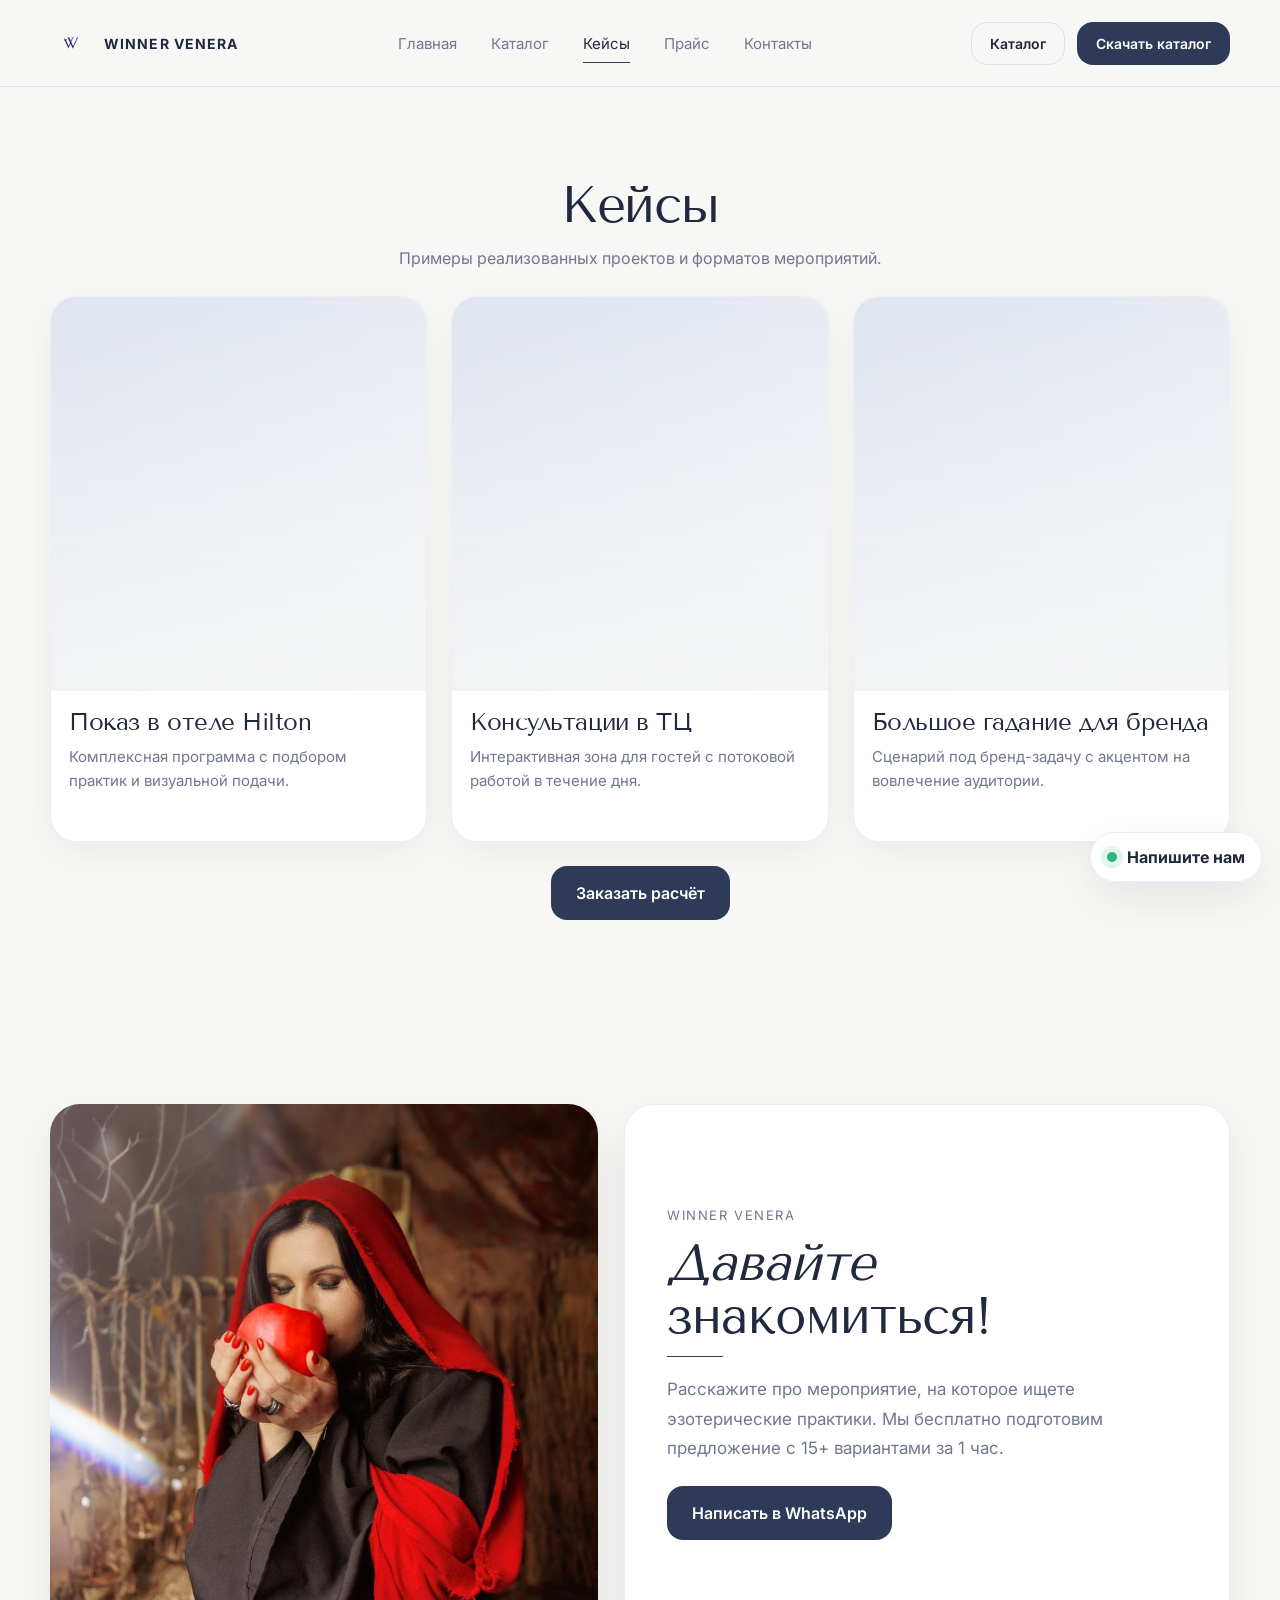
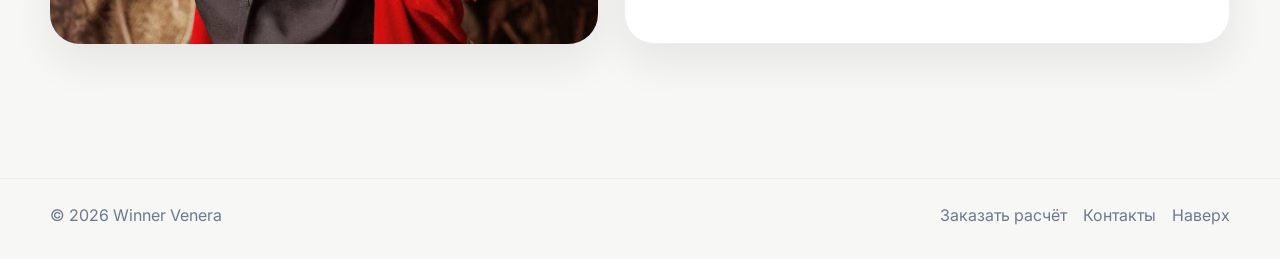
==== commit 47c59927: "обновил проект" ====
--- a/cases.html
+++ b/cases.html
@@ -3,19 +3,10 @@
 <head>
   <meta charset="utf-8" />
   <meta name="viewport" content="width=device-width, initial-scale=1" />
-  <title>Кейсы эзотерических мероприятий и бренд-активаций | Winner Venera</title>
-  <meta name="description" content="Кейсы Winner Venera: примеры выездных эзотерических практик, тематических зон и интерактивов для брендов, площадок и частных мероприятий." />
-  <meta name="robots" content="index,follow,max-image-preview:large" />
-  <meta name="theme-color" content="#2e3a57" />
-  <meta property="og:type" content="website" />
-  <meta property="og:locale" content="ru_RU" />
-  <meta property="og:site_name" content="Winner Venera" />
-  <meta property="og:title" content="Кейсы эзотерических мероприятий и бренд-активаций | Winner Venera" />
-  <meta property="og:description" content="Реализованные форматы эзотерических практик, интерактивов и тематического оформления для событий." />
+  <title>Winner Venera — Кейсы</title>
   <link rel="stylesheet" href="assets/css/styles.css" />
 </head>
 <body>
-<a class="skip-link" href="#main-content">Перейти к содержимому</a>
 <header class="header">
   <div class="container">
     <div class="nav">
@@ -56,26 +47,19 @@
   </div>
 </header>
 
-<main id="main-content">
+<main>
 
 <section class="section" id="top">
   <div class="container">
-    <h1 class="section__title">Кейсы мероприятий и бренд-проектов</h1>
+    <h1 class="section__title">Кейсы</h1>
     <p class="section__subtitle">Примеры реализованных проектов и форматов мероприятий.</p>
-
-    <div class="seo-copy mt-24">
-      <p class="seo-copy__text">
-        Кейсы Winner Venera показывают, как эзотерические практики интегрируются в корпоративные события, клиентские мероприятия, зоны активации и частные праздники.
-        В каждом проекте подбираются сценарий взаимодействия с гостями, визуальная подача, костюмы и реквизит под задачу площадки или бренда.
-      </p>
-    </div>
 
     <div class="grid mt-24">
       <article class="card">
         <div class="card__media"></div>
         <div class="card__body">
           <h3 class="card__title">Показ в отеле Hilton</h3>
-          <p class="card__meta">Комплексная программа для гостей отеля с подбором практик, костюмов и визуальной подачи под площадку.</p>
+          <p class="card__meta">Комплексная программа с подбором практик и визуальной подачи.</p>
         </div>
       </article>
 
@@ -83,7 +67,7 @@
         <div class="card__media"></div>
         <div class="card__body">
           <h3 class="card__title">Консультации в ТЦ</h3>
-          <p class="card__meta">Интерактивная эзотерическая зона для гостей торгового центра с потоковой работой и быстрым вовлечением аудитории.</p>
+          <p class="card__meta">Интерактивная зона для гостей с потоковой работой в течение дня.</p>
         </div>
       </article>
 
@@ -91,22 +75,13 @@
         <div class="card__media"></div>
         <div class="card__body">
           <h3 class="card__title">Большое гадание для бренда</h3>
-          <p class="card__meta">Сценарий под бренд-задачу с акцентом на вовлечение аудитории, вау-эффект и визуально цельный формат.</p>
+          <p class="card__meta">Сценарий под бренд-задачу с акцентом на вовлечение аудитории.</p>
         </div>
       </article>
     </div>
 
     <div class="center mt-24">
       <a class="btn btn--navy" href="price.html">Заказать расчёт</a>
-    </div>
-  </div>
-</section>
-
-<section class="section section--tight">
-  <div class="container">
-    <div class="seo-copy">
-      <h2 class="section__title section__title--left">Что входит в проект</h2>
-      <p class="seo-copy__text">Обычно проект включает подбор практик, согласование механики взаимодействия с гостями, образы специалистов, реквизит, текстиль, сценарные акценты и рекомендации по размещению зоны на площадке.</p>
     </div>
   </div>
 </section>
@@ -126,7 +101,7 @@
         </p>
 
         <div class="panel__actions">
-          <a class="btn btn--navy" href="contacts.html">Связаться</a>
+          <a class="btn btn--navy" href="contacts.html">Написать в WhatsApp</a>
         </div>
       </div>
     </div>
--- a/assets/css/styles.css
+++ b/assets/css/styles.css
@@ -28,20 +28,6 @@
   -webkit-font-smoothing:antialiased;
   text-rendering:optimizeLegibility;
 }
-.skip-link{
-  position:absolute;
-  left:16px;
-  top:-48px;
-  z-index:200;
-  padding:12px 16px;
-  border-radius:12px;
-  background:var(--navy-deep);
-  color:#fff;
-  transition:top .18s ease;
-}
-.skip-link:focus{
-  top:16px;
-}
 a{color:inherit;text-decoration:none}
 img{max-width:100%;display:block}
 button,input{font:inherit}
@@ -71,46 +57,6 @@
   color:var(--muted);
   font-size:16px;
   line-height:1.65;
-}
-.section__title--left{
-  text-align:left;
-}
-.seo-copy{
-  max-width:920px;
-}
-.seo-copy__text{
-  margin:0;
-  color:var(--muted);
-  font-size:16px;
-  line-height:1.75;
-}
-.seo-copy__text + .seo-copy__text{
-  margin-top:14px;
-}
-.faq-list{
-  display:grid;
-  gap:18px;
-  margin-top:24px;
-}
-.faq-item{
-  padding:24px;
-  border:1px solid var(--line);
-  border-radius:var(--radius-md);
-  background:var(--surface);
-  box-shadow:var(--shadow);
-}
-.faq-item h3{
-  margin:0 0 10px;
-  font-size:22px;
-  color:var(--navy-deep);
-}
-.faq-item p{
-  margin:0;
-  color:var(--muted);
-  line-height:1.7;
-}
-.sr-anchor{
-  min-height:1px;
 }
 
 /* Header */
